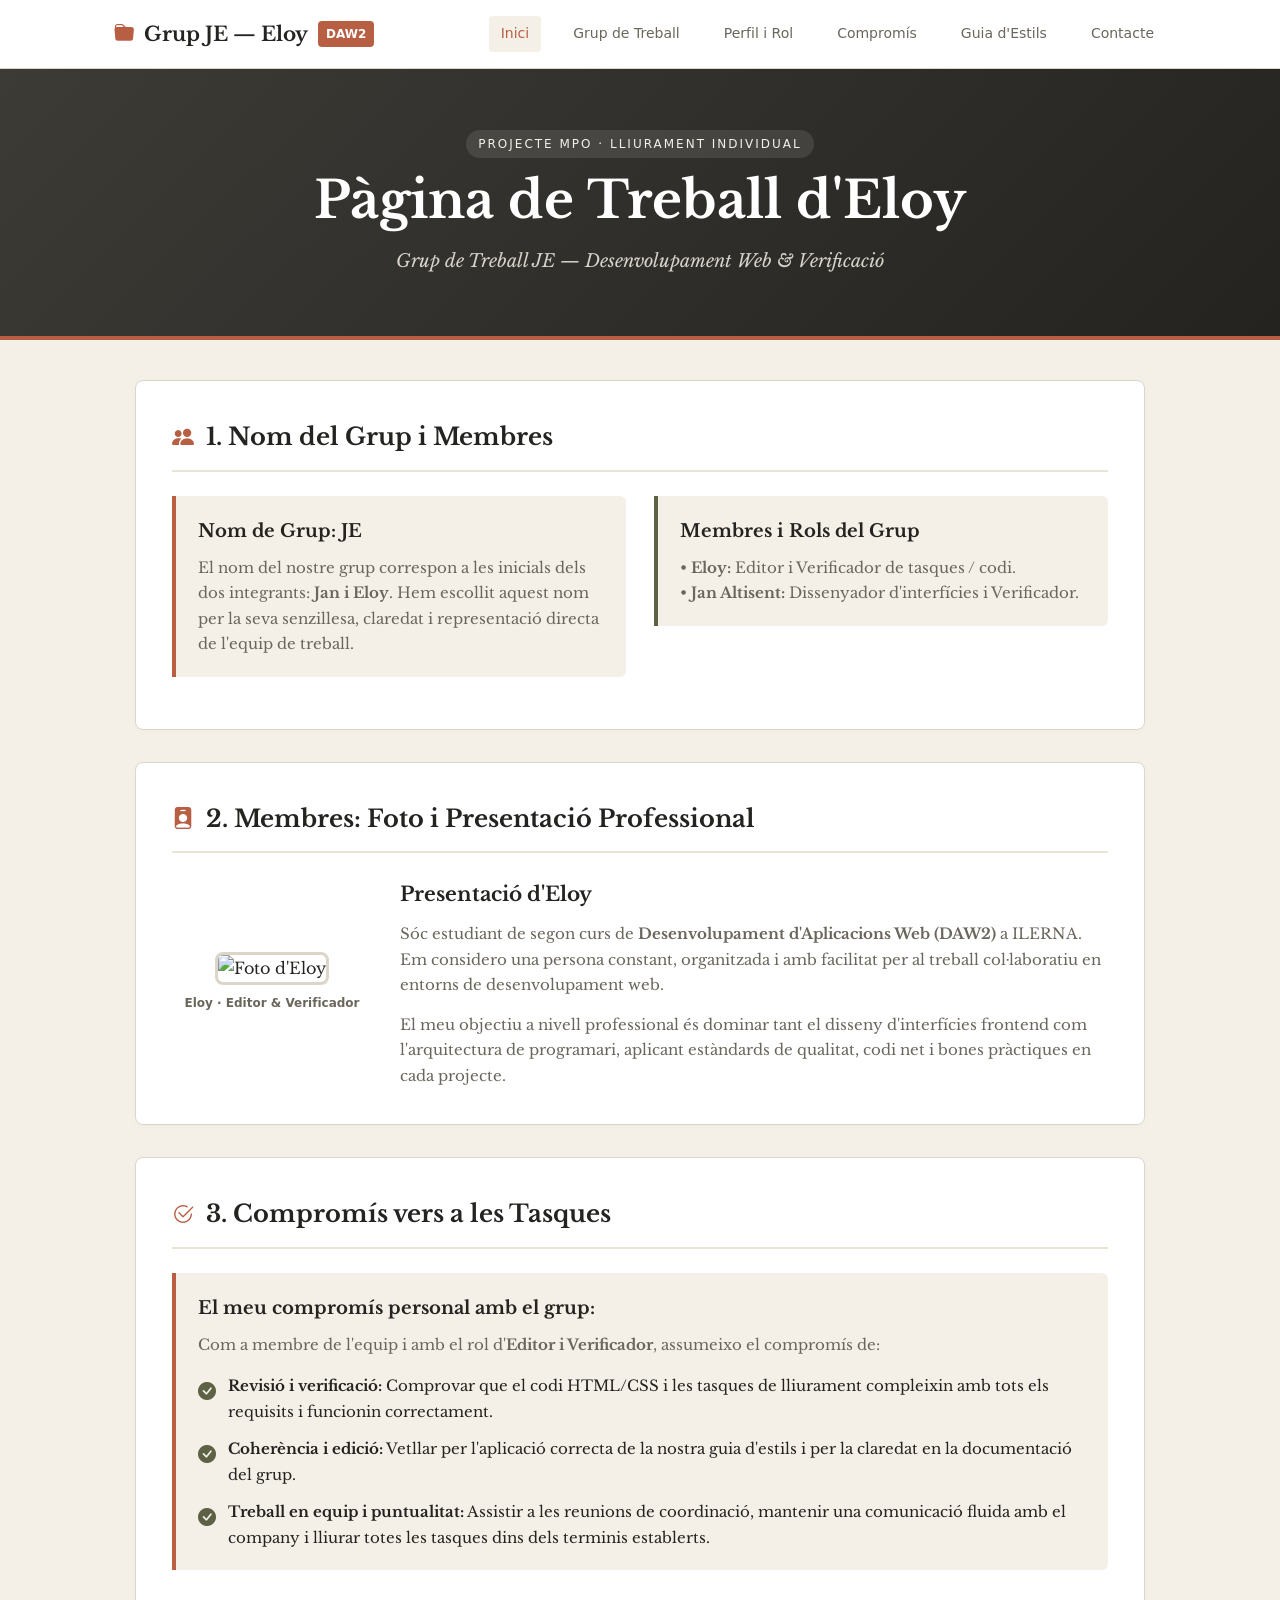
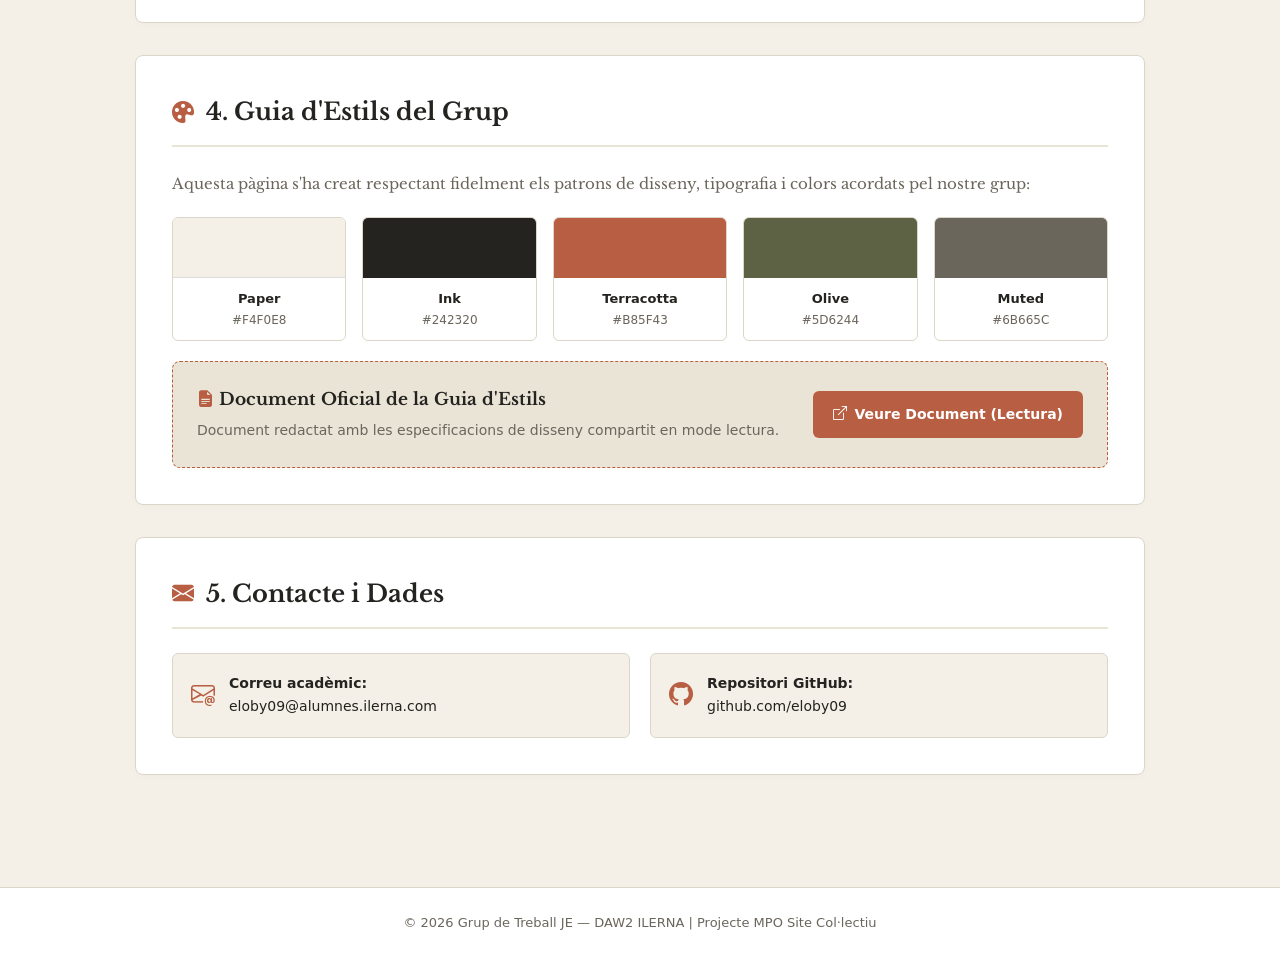
==== Eloy/index.html @ a0108c23 "feat: afegir pagina individual Eloy" ====
<!DOCTYPE html>
<html lang="ca">
<head>
	<meta charset="UTF-8">
	<meta name="viewport" content="width=device-width, initial-scale=1.0">
	<title>Eloy — Pàgina Individual | Grup de Treball JE</title>

	<!-- Tipografia oficial del grup (Libre Baskerville) -->
	<link rel="preconnect" href="https://fonts.googleapis.com">
	<link rel="preconnect" href="https://fonts.gstatic.com" crossorigin>
	<link href="https://fonts.googleapis.com/css2?family=Libre+Baskerville:ital,wght@0,400;0,700;1,400&display=swap" rel="stylesheet">

	<!-- Icones oficials (Bootstrap Icons) -->
	<link rel="stylesheet" href="https://cdn.jsdelivr.net/npm/bootstrap-icons@1.11.3/font/bootstrap-icons.min.css">

	<!-- Estils CSS -->
	<link rel="stylesheet" href="styles.css">
</head>
<body>

	<!-- ==========================================================================
	     BARRA DE NAVEGACIÓ SUPERIOR (ESTIL GOOGLE SITES)
	     ========================================================================== -->
	<header class="site-header">
		<div class="nav-container">
			<a href="#inici" class="site-logo">
				<i class="bi bi-folder-fill" style="color: var(--terracotta);"></i>
				<span>Grup JE — Eloy</span>
				<span class="badge">DAW2</span>
			</a>
			<nav class="site-nav">
				<a href="#inici" class="active">Inici</a>
				<a href="#grup">Grup de Treball</a>
				<a href="#perfil">Perfil i Rol</a>
				<a href="#compromis">Compromís</a>
				<a href="#guia-estils">Guia d'Estils</a>
				<a href="#contacte">Contacte</a>
			</nav>
		</div>
	</header>

	<!-- ==========================================================================
	     BANNER PRINCIPAL (HERO BANNER DE GOOGLE SITES)
	     ========================================================================== -->
	<section id="inici" class="banner">
		<div class="banner-content">
			<span class="banner-tag">Projecte MPO · Lliurament Individual</span>
			<h1>Pàgina de Treball d'Eloy</h1>
			<p>Grup de Treball JE — Desenvolupament Web & Verificació</p>
		</div>
	</section>

	<!-- ==========================================================================
	     CONTINGUT PRINCIPAL EN BLOCS / CARDS
	     ========================================================================== -->
	<main class="main-container">

		<!-- BLOC 1: NOM DEL GRUP I MEMBRES -->
		<section id="grup" class="section-block">
			<h2 class="section-title">
				<i class="bi bi-people-fill"></i>
				1. Nom del Grup i Membres
			</h2>
			
			<div class="grid-2">
				<div>
					<div class="info-box">
						<h3>Nom de Grup: <strong>JE</strong></h3>
						<p>El nom del nostre grup correspon a les inicials dels dos integrants: <strong>Jan i Eloy</strong>. Hem escollit aquest nom per la seva senzillesa, claredat i representació directa de l'equip de treball.</p>
					</div>
				</div>

				<div>
					<div class="info-box" style="border-left-color: var(--olive);">
						<h3>Membres i Rols del Grup</h3>
						<p>
							• <strong>Eloy:</strong> Editor i Verificador de tasques / codi.<br>
							• <strong>Jan Altisent:</strong> Dissenyador d'interfícies i Verificador.
						</p>
					</div>
				</div>
			</div>
		</section>

		<!-- BLOC 2: FOTO I PRESENTACIÓ PROFESSIONAL -->
		<section id="perfil" class="section-block">
			<h2 class="section-title">
				<i class="bi bi-person-badge-fill"></i>
				2. Membres: Foto i Presentació Professional
			</h2>

			<div class="profile-card">
				<div class="profile-img-container">
					<img src="https://images.unsplash.com/photo-1534528741775-53994a69daeb?auto=format&fit=crop&w=400&q=80" alt="Foto d'Eloy" class="profile-img">
					<p class="profile-tag">Eloy · Editor & Verificador</p>
				</div>

				<div>
					<h3 style="font-size: 20px; margin-bottom: 10px;">Presentació d'Eloy</h3>
					<p style="margin-bottom: 14px; font-size: 15px; color: var(--muted);">
						Sóc estudiant de segon curs de <strong>Desenvolupament d'Aplicacions Web (DAW2)</strong> a ILERNA. Em considero una persona constant, organitzada i amb facilitat per al treball col·laboratiu en entorns de desenvolupament web.
					</p>
					<p style="font-size: 15px; color: var(--muted);">
						El meu objectiu a nivell professional és dominar tant el disseny d'interfícies frontend com l'arquitectura de programari, aplicant estàndards de qualitat, codi net i bones pràctiques en cada projecte.
					</p>
				</div>
			</div>
		</section>

		<!-- BLOC 3: COMPROMÍS INDIVIDUAL -->
		<section id="compromis" class="section-block">
			<h2 class="section-title">
				<i class="bi bi-check2-circle"></i>
				3. Compromís vers a les Tasques
			</h2>

			<div class="info-box">
				<h3>El meu compromís personal amb el grup:</h3>
				<p style="margin-bottom: 16px;">Com a membre de l'equip i amb el rol d'<strong>Editor i Verificador</strong>, assumeixo el compromís de:</p>
				
				<ul class="custom-list">
					<li>
						<i class="bi bi-check-circle-fill"></i>
						<span><strong>Revisió i verificació:</strong> Comprovar que el codi HTML/CSS i les tasques de lliurament compleixin amb tots els requisits i funcionin correctament.</span>
					</li>
					<li>
						<i class="bi bi-check-circle-fill"></i>
						<span><strong>Coherència i edició:</strong> Vetllar per l'aplicació correcta de la nostra guia d'estils i per la claredat en la documentació del grup.</span>
					</li>
					<li>
						<i class="bi bi-check-circle-fill"></i>
						<span><strong>Treball en equip i puntualitat:</strong> Assistir a les reunions de coordinació, mantenir una comunicació fluida amb el company i lliurar totes les tasques dins dels terminis establerts.</span>
					</li>
				</ul>
			</div>
		</section>

		<!-- BLOC 4: GUIA D'ESTILS I DOCUMENT COMPARTIT -->
		<section id="guia-estils" class="section-block">
			<h2 class="section-title">
				<i class="bi bi-palette-fill"></i>
				4. Guia d'Estils del Grup
			</h2>

			<p style="font-size: 15px; color: var(--muted); margin-bottom: 12px;">
				Aquesta pàgina s'ha creat respectant fidelment els patrons de disseny, tipografia i colors acordats pel nostre grup:
			</p>

			<!-- Paleta cromàtica -->
			<div class="palette-container">
				<div class="color-card">
					<div class="color-sample c-paper"></div>
					<div class="color-info">
						<div class="color-name">Paper</div>
						<div class="color-hex">#F4F0E8</div>
					</div>
				</div>
				<div class="color-card">
					<div class="color-sample c-ink"></div>
					<div class="color-info">
						<div class="color-name">Ink</div>
						<div class="color-hex">#242320</div>
					</div>
				</div>
				<div class="color-card">
					<div class="color-sample c-terracotta"></div>
					<div class="color-info">
						<div class="color-name">Terracotta</div>
						<div class="color-hex">#B85F43</div>
					</div>
				</div>
				<div class="color-card">
					<div class="color-sample c-olive"></div>
					<div class="color-info">
						<div class="color-name">Olive</div>
						<div class="color-hex">#5D6244</div>
					</div>
				</div>
				<div class="color-card">
					<div class="color-sample c-muted"></div>
					<div class="color-info">
						<div class="color-name">Muted</div>
						<div class="color-hex">#6B665C</div>
					</div>
				</div>
			</div>

			<!-- Document compartit en mode lectura -->
			<div class="doc-card">
				<div class="doc-info">
					<h4><i class="bi bi-file-earmark-text-fill" style="color: var(--terracotta);"></i> Document Oficial de la Guia d'Estils</h4>
					<p>Document redactat amb les especificacions de disseny compartit en mode lectura.</p>
				</div>
				<a href="https://docs.google.com/document/d/1gqYw8Z0eG8B-m6iX_GUIA_DESTILS/edit?usp=sharing" target="_blank" rel="noopener noreferrer" class="btn-primary">
					<i class="bi bi-box-arrow-up-right"></i>
					Veure Document (Lectura)
				</a>
			</div>
		</section>

		<!-- BLOC 5: CONTACTE -->
		<section id="contacte" class="section-block">
			<h2 class="section-title">
				<i class="bi bi-envelope-fill"></i>
				5. Contacte i Dades
			</h2>

			<div class="contact-grid">
				<a href="mailto:eloby09@alumnes.ilerna.com" class="contact-item">
					<i class="bi bi-envelope-at"></i>
					<div>
						<strong>Correu acadèmic:</strong><br>
						<span>eloby09@alumnes.ilerna.com</span>
					</div>
				</a>

				<a href="https://github.com/eloby09" target="_blank" rel="noreferrer" class="contact-item">
					<i class="bi bi-github"></i>
					<div>
						<strong>Repositori GitHub:</strong><br>
						<span>github.com/eloby09</span>
					</div>
				</a>
			</div>
		</section>

	</main>

	<!-- ==========================================================================
	     PEU DE PÀGINA (ESTIL GOOGLE SITES)
	     ========================================================================== -->
	<footer class="site-footer">
		<p>© 2026 Grup de Treball JE — DAW2 ILERNA | Projecte MPO Site Col·lectiu</p>
	</footer>

</body>
</html>
---- Eloy/styles.css ----
/* ==========================================================================
   GUIA D'ESTILS - GRUP JE
   Colors oficials i tipografia del grup
   ========================================================================== */
:root {
	--paper: #f4f0e8;
	--paper-card: #ffffff;
	--paper-deep: #eae4d7;
	--ink: #242320;
	--muted: #6b665c;
	--terracotta: #b85f43;
	--olive: #5d6244;
	--border-color: #dcd6c8;
	--serif: 'Libre Baskerville', Georgia, serif;
	--sans: system-ui, -apple-system, 'Segoe UI', Roboto, Helvetica, Arial, sans-serif;
}

* {
	box-sizing: border-box;
	margin: 0;
	padding: 0;
}

html {
	scroll-behavior: smooth;
}

body {
	background-color: var(--paper);
	color: var(--ink);
	font-family: var(--serif);
	font-size: 16px;
	line-height: 1.7;
}

/* ==========================================================================
   NAVEGACIÓ TIPUS GOOGLE SITES
   ========================================================================== */
.site-header {
	background-color: #ffffff;
	border-bottom: 1px solid var(--border-color);
	position: sticky;
	top: 0;
	z-index: 100;
	box-shadow: 0 2px 4px rgba(0, 0, 0, 0.03);
}

.nav-container {
	max-width: 1100px;
	margin: 0 auto;
	padding: 16px 24px;
	display: flex;
	justify-content: space-between;
	align-items: center;
}

.site-logo {
	font-size: 20px;
	font-weight: 700;
	color: var(--ink);
	text-decoration: none;
	display: flex;
	align-items: center;
	gap: 10px;
}

.site-logo .badge {
	background-color: var(--terracotta);
	color: #ffffff;
	font-size: 12px;
	padding: 3px 8px;
	border-radius: 4px;
	font-family: var(--sans);
	font-weight: 600;
}

.site-nav {
	display: flex;
	gap: 20px;
}

.site-nav a {
	color: var(--muted);
	text-decoration: none;
	font-size: 14px;
	font-family: var(--sans);
	font-weight: 500;
	padding: 6px 12px;
	border-radius: 4px;
	transition: all 0.2s ease;
}

.site-nav a:hover,
.site-nav a.active {
	color: var(--terracotta);
	background-color: var(--paper);
}

/* ==========================================================================
   BANNER / HERO (ESTIL GOOGLE SITES)
   ========================================================================== */
.banner {
	background: linear-gradient(135deg, #3d3b36 0%, #242320 100%);
	color: #ffffff;
	padding: 60px 24px;
	text-align: center;
	border-bottom: 4px solid var(--terracotta);
}

.banner-content {
	max-width: 800px;
	margin: 0 auto;
}

.banner-tag {
	display: inline-block;
	font-family: var(--sans);
	text-transform: uppercase;
	font-size: 12px;
	letter-spacing: 2px;
	color: var(--paper);
	margin-bottom: 12px;
	background: rgba(255, 255, 255, 0.1);
	padding: 4px 12px;
	border-radius: 20px;
}

.banner h1 {
	font-size: clamp(2.2rem, 4vw, 3.2rem);
	font-weight: 700;
	line-height: 1.2;
	margin-bottom: 14px;
}

.banner p {
	font-size: 18px;
	color: #d8d4cb;
	font-style: italic;
}

/* ==========================================================================
   CONTINGUT PRINCIPAL I SECCIONS
   ========================================================================== */
.main-container {
	max-width: 1050px;
	margin: 0 auto;
	padding: 40px 20px 80px;
}

.section-block {
	background-color: var(--paper-card);
	border: 1px solid var(--border-color);
	border-radius: 8px;
	padding: 36px;
	margin-bottom: 32px;
	box-shadow: 0 2px 6px rgba(0, 0, 0, 0.02);
}

.section-title {
	font-size: 24px;
	color: var(--ink);
	margin-bottom: 24px;
	padding-bottom: 12px;
	border-bottom: 2px solid var(--paper-deep);
	display: flex;
	align-items: center;
	gap: 12px;
}

.section-title i {
	color: var(--terracotta);
	font-size: 22px;
}

/* ==========================================================================
   GRID DE 2 COLUMNES (BLOCS DE GOOGLE SITES)
   ========================================================================== */
.grid-2 {
	display: grid;
	grid-template-columns: 1fr 1fr;
	gap: 28px;
}

.profile-card {
	display: grid;
	grid-template-columns: 200px 1fr;
	gap: 28px;
	align-items: center;
}

.profile-img-container {
	text-align: center;
}

.profile-img {
	width: 100%;
	max-width: 190px;
	aspect-ratio: 1;
	object-fit: cover;
	border-radius: 8px;
	border: 3px solid var(--border-color);
}

.profile-tag {
	margin-top: 8px;
	font-family: var(--sans);
	font-size: 12px;
	color: var(--muted);
	font-weight: 600;
}

.info-box {
	background-color: var(--paper);
	border-left: 4px solid var(--terracotta);
	padding: 20px 22px;
	border-radius: 0 6px 6px 0;
	margin-bottom: 16px;
}

.info-box h3 {
	font-size: 18px;
	margin-bottom: 8px;
	color: var(--ink);
}

.info-box p {
	font-size: 15px;
	color: var(--muted);
	margin-bottom: 0;
}

/* ==========================================================================
   TAULES I LLISTES D'ESTILITES
   ========================================================================== */
.custom-list {
	list-style: none;
	display: flex;
	flex-direction: column;
	gap: 12px;
}

.custom-list li {
	display: flex;
	align-items: flex-start;
	gap: 12px;
	font-size: 15px;
}

.custom-list li i {
	color: var(--olive);
	font-size: 18px;
	margin-top: 3px;
	flex-shrink: 0;
}

/* ==========================================================================
   PALETA DE COLORS DE LA GUIA D'ESTILS
   ========================================================================== */
.palette-container {
	display: grid;
	grid-template-columns: repeat(auto-fit, minmax(150px, 1fr));
	gap: 16px;
	margin: 20px 0;
}

.color-card {
	border: 1px solid var(--border-color);
	border-radius: 6px;
	overflow: hidden;
	background: #ffffff;
	text-align: center;
}

.color-sample {
	height: 60px;
	width: 100%;
}

.color-sample.c-paper { background-color: #f4f0e8; border-bottom: 1px solid #ddd; }
.color-sample.c-ink { background-color: #242320; }
.color-sample.c-terracotta { background-color: #b85f43; }
.color-sample.c-olive { background-color: #5d6244; }
.color-sample.c-muted { background-color: #6b665c; }

.color-info {
	padding: 10px;
	font-family: var(--sans);
}

.color-name {
	font-weight: 700;
	font-size: 13px;
	color: var(--ink);
}

.color-hex {
	font-size: 12px;
	color: var(--muted);
}

/* ==========================================================================
   BOTÓ I DOCUMENT COMPARTIT
   ========================================================================== */
.doc-card {
	background-color: var(--paper-deep);
	border: 1px dashed var(--terracotta);
	border-radius: 8px;
	padding: 24px;
	display: flex;
	justify-content: space-between;
	align-items: center;
	gap: 20px;
	margin-top: 20px;
}

.doc-info h4 {
	font-size: 17px;
	margin-bottom: 4px;
	color: var(--ink);
}

.doc-info p {
	font-size: 14px;
	color: var(--muted);
	font-family: var(--sans);
}

.btn-primary {
	background-color: var(--terracotta);
	color: #ffffff;
	text-decoration: none;
	font-family: var(--sans);
	font-weight: 600;
	font-size: 14px;
	padding: 12px 20px;
	border-radius: 6px;
	display: inline-flex;
	align-items: center;
	gap: 8px;
	transition: background 0.2s ease;
	flex-shrink: 0;
}

.btn-primary:hover {
	background-color: #9d4d34;
}

/* ==========================================================================
   CONTACTE I PEU DE PÀGINA
   ========================================================================== */
.contact-grid {
	display: grid;
	grid-template-columns: repeat(auto-fit, minmax(220px, 1fr));
	gap: 20px;
	margin-top: 15px;
}

.contact-item {
	background: var(--paper);
	border: 1px solid var(--border-color);
	border-radius: 6px;
	padding: 18px;
	display: flex;
	align-items: center;
	gap: 14px;
	text-decoration: none;
	color: var(--ink);
	font-family: var(--sans);
	font-size: 14px;
	transition: border-color 0.2s;
}

.contact-item:hover {
	border-color: var(--terracotta);
}

.contact-item i {
	font-size: 24px;
	color: var(--terracotta);
}

.site-footer {
	background-color: #ffffff;
	border-top: 1px solid var(--border-color);
	padding: 24px 20px;
	text-align: center;
	font-family: var(--sans);
	font-size: 13px;
	color: var(--muted);
}

/* ==========================================================================
   RESPONSIVE (ADAPTACIÓ A MÒBILS I PANTALLES PETITES)
   ========================================================================== */
@media (max-width: 768px) {
	.nav-container {
		flex-direction: column;
		gap: 12px;
	}
	
	.site-nav {
		flex-wrap: wrap;
		justify-content: center;
		gap: 8px;
	}
	
	.grid-2 {
		grid-template-columns: 1fr;
	}
	
	.profile-card {
		grid-template-columns: 1fr;
		text-align: center;
	}
	
	.profile-img {
		margin: 0 auto;
	}
	
	.doc-card {
		flex-direction: column;
		text-align: center;
	}
	
	.section-block {
		padding: 24px 18px;
	}
}
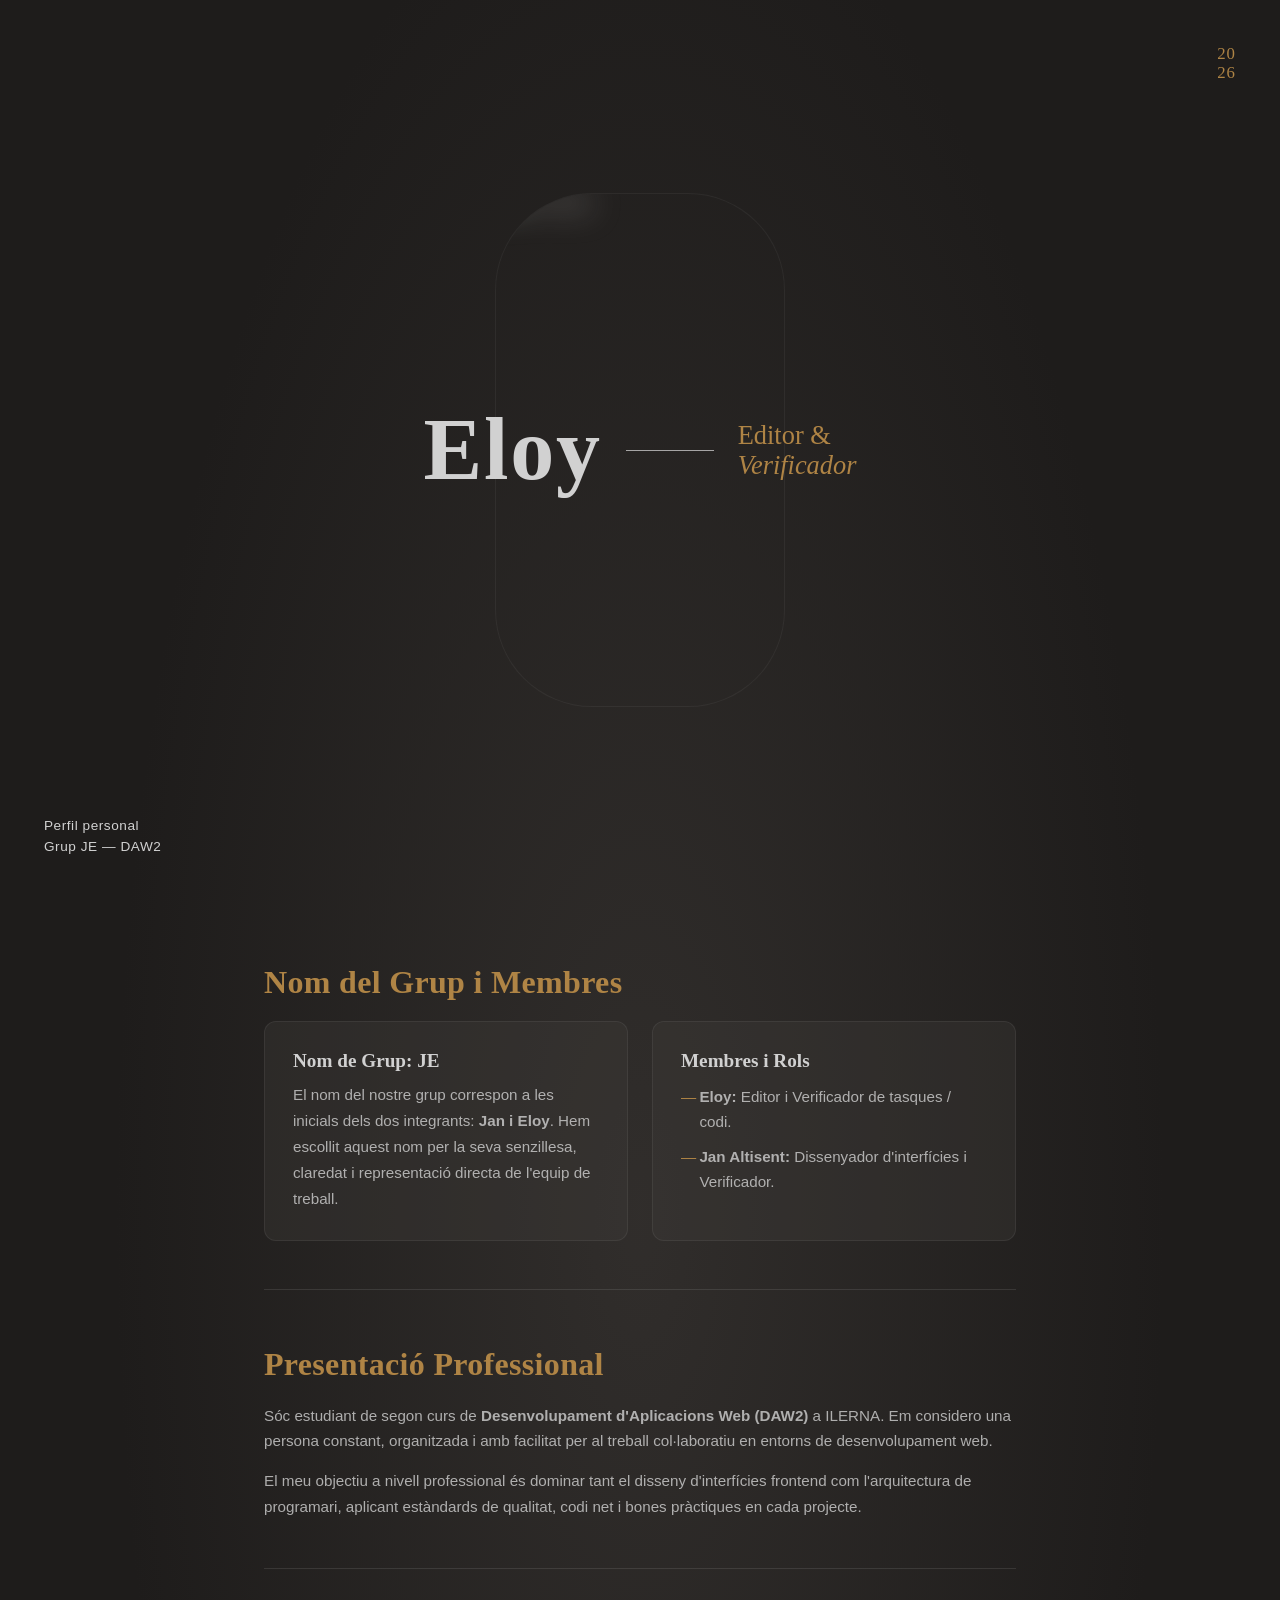
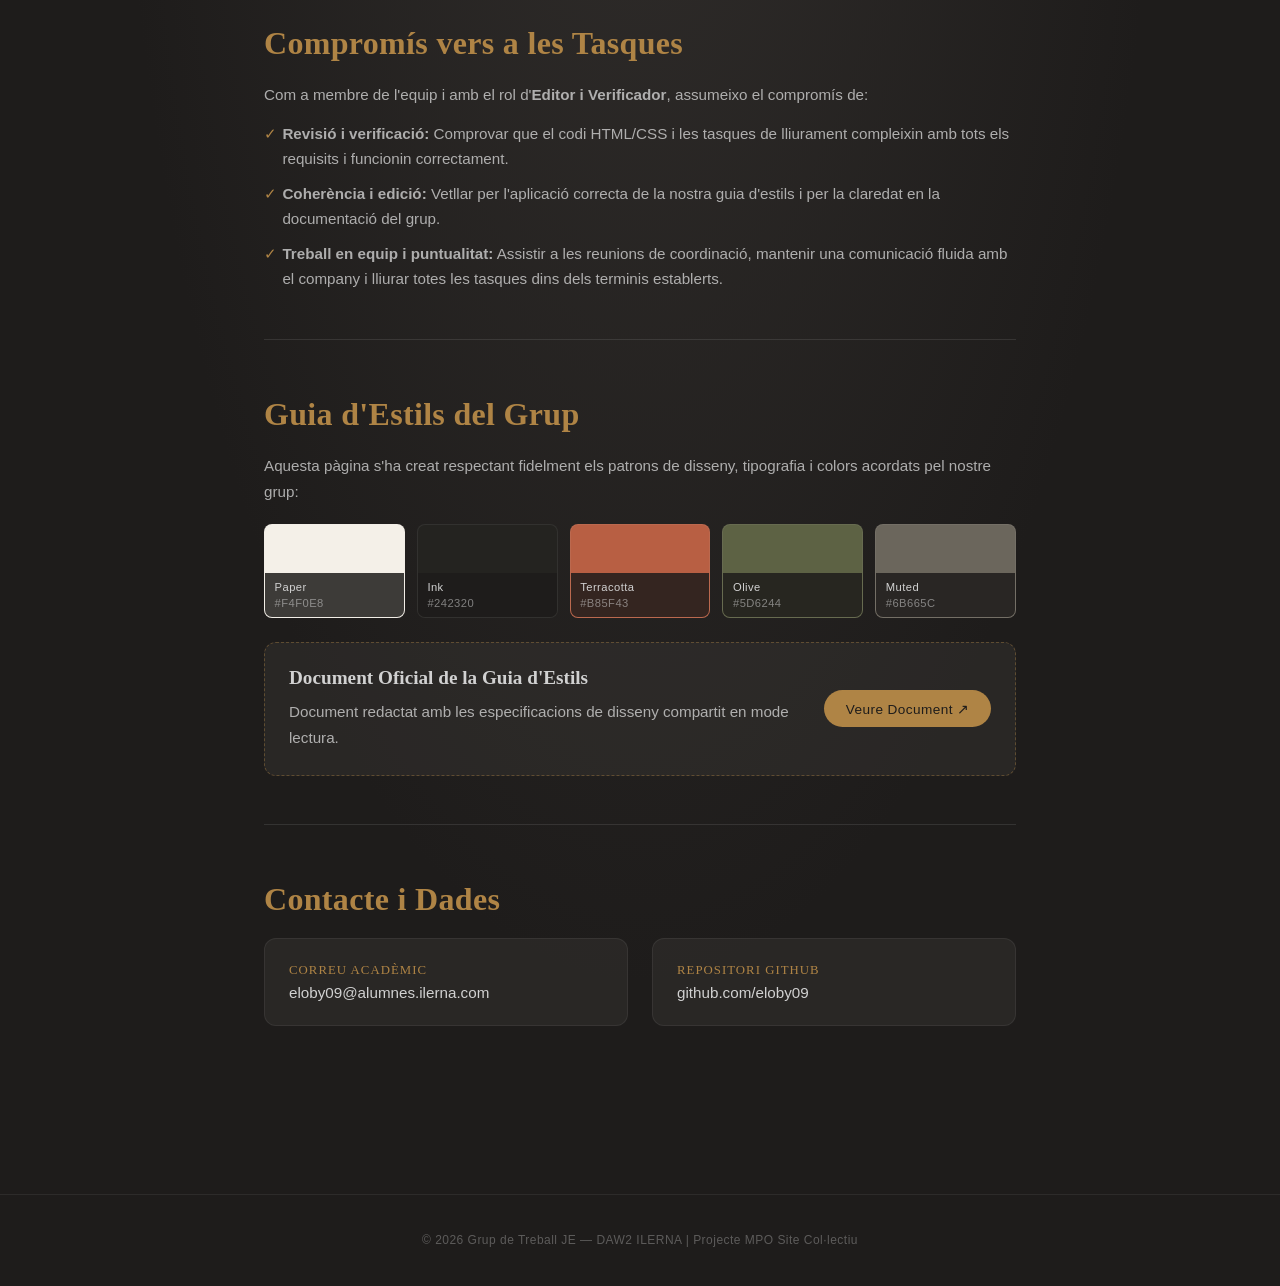
==== commit a3609e22: "Correcció" ====
--- a/Eloy/index.html
+++ b/Eloy/index.html
@@ -1,237 +1,166 @@
 <!DOCTYPE html>
 <html lang="ca">
 <head>
-	<meta charset="UTF-8">
-	<meta name="viewport" content="width=device-width, initial-scale=1.0">
-	<title>Eloy — Pàgina Individual | Grup de Treball JE</title>
-
-	<!-- Tipografia oficial del grup (Libre Baskerville) -->
-	<link rel="preconnect" href="https://fonts.googleapis.com">
-	<link rel="preconnect" href="https://fonts.gstatic.com" crossorigin>
-	<link href="https://fonts.googleapis.com/css2?family=Libre+Baskerville:ital,wght@0,400;0,700;1,400&display=swap" rel="stylesheet">
-
-	<!-- Icones oficials (Bootstrap Icons) -->
-	<link rel="stylesheet" href="https://cdn.jsdelivr.net/npm/bootstrap-icons@1.11.3/font/bootstrap-icons.min.css">
-
-	<!-- Estils CSS -->
-	<link rel="stylesheet" href="styles.css">
+  <meta charset="UTF-8">
+  <meta name="viewport" content="width=device-width, initial-scale=1.0">
+  <title>Eloy — Pàgina Individual | Grup de Treball JE</title>
+  <link rel="preconnect" href="https://fonts.googleapis.com">
+  <link rel="preconnect" href="https://fonts.gstatic.com" crossorigin>
+  <link href="https://fonts.googleapis.com/css2?family=Cormorant+Garamond:ital,wght@0,500;0,600;1,500&family=Outfit:wght@300;400&display=swap" rel="stylesheet">
+  <link rel="stylesheet" href="./theme/css/style.css">
 </head>
 <body>
 
-	<!-- ==========================================================================
-	     BARRA DE NAVEGACIÓ SUPERIOR (ESTIL GOOGLE SITES)
-	     ========================================================================== -->
-	<header class="site-header">
-		<div class="nav-container">
-			<a href="#inici" class="site-logo">
-				<i class="bi bi-folder-fill" style="color: var(--terracotta);"></i>
-				<span>Grup JE — Eloy</span>
-				<span class="badge">DAW2</span>
-			</a>
-			<nav class="site-nav">
-				<a href="#inici" class="active">Inici</a>
-				<a href="#grup">Grup de Treball</a>
-				<a href="#perfil">Perfil i Rol</a>
-				<a href="#compromis">Compromís</a>
-				<a href="#guia-estils">Guia d'Estils</a>
-				<a href="#contacte">Contacte</a>
-			</nav>
-		</div>
-	</header>
+  
+  <hero class="profile" aria-label="Perfil d'Eloy">
 
-	<!-- ==========================================================================
-	     BANNER PRINCIPAL (HERO BANNER DE GOOGLE SITES)
-	     ========================================================================== -->
-	<section id="inici" class="banner">
-		<div class="banner-content">
-			<span class="banner-tag">Projecte MPO · Lliurament Individual</span>
-			<h1>Pàgina de Treball d'Eloy</h1>
-			<p>Grup de Treball JE — Desenvolupament Web & Verificació</p>
-		</div>
-	</section>
+    <div class="profile__mark" aria-hidden="true">
+    </div>
 
-	<!-- ==========================================================================
-	     CONTINGUT PRINCIPAL EN BLOCS / CARDS
-	     ========================================================================== -->
-	<main class="main-container">
+    <!-- Any a la cantonada superior-dreta -->
+    <p class="profile__year" aria-label="Any 2026">
+      <span>20</span>
+      <span>26</span>
+    </p>
 
-		<!-- BLOC 1: NOM DEL GRUP I MEMBRES -->
-		<section id="grup" class="section-block">
-			<h2 class="section-title">
-				<i class="bi bi-people-fill"></i>
-				1. Nom del Grup i Membres
-			</h2>
-			
-			<div class="grid-2">
-				<div>
-					<div class="info-box">
-						<h3>Nom de Grup: <strong>JE</strong></h3>
-						<p>El nom del nostre grup correspon a les inicials dels dos integrants: <strong>Jan i Eloy</strong>. Hem escollit aquest nom per la seva senzillesa, claredat i representació directa de l'equip de treball.</p>
-					</div>
-				</div>
+    <!-- Pastilla central amb foto -->
+    <figure class="profile__pill">
+      <img
+        class="profile__photo"
+        src="E:/Ilerna/EGonzalo/MPO/JE HTML CSS/Projecte-MPO---Site-Col-lectiu/Eloy/foto/IMG_8620.jpg"
+        alt="Foto d'Eloy"
+        width="640"
+        height="960"
+      >
+    </figure>
 
-				<div>
-					<div class="info-box" style="border-left-color: var(--olive);">
-						<h3>Membres i Rols del Grup</h3>
-						<p>
-							• <strong>Eloy:</strong> Editor i Verificador de tasques / codi.<br>
-							• <strong>Jan Altisent:</strong> Dissenyador d'interfícies i Verificador.
-						</p>
-					</div>
-				</div>
-			</div>
-		</section>
+    <!-- Títol centrat sobre la foto -->
+    <header class="profile__title">
+      <h1 class="profile__name">
+        Eloy
+      </h1>
+      <span class="profile__rule" aria-hidden="true"></span>
+      <p class="profile__role">
+        <span>Editor &amp;</span>
+        <span class="profile__role-line profile__role-line--italic">Verificador</span>
+      </p>
+    </header>
 
-		<!-- BLOC 2: FOTO I PRESENTACIÓ PROFESSIONAL -->
-		<section id="perfil" class="section-block">
-			<h2 class="section-title">
-				<i class="bi bi-person-badge-fill"></i>
-				2. Membres: Foto i Presentació Professional
-			</h2>
+    <!-- Tagline cantonada inferior-esquerra -->
+    <p class="profile__tagline">
+      <span>Perfil personal</span>
+      <span>Grup JE — DAW2</span>
+    </p>
 
-			<div class="profile-card">
-				<div class="profile-img-container">
-					<img src="https://images.unsplash.com/photo-1534528741775-53994a69daeb?auto=format&fit=crop&w=400&q=80" alt="Foto d'Eloy" class="profile-img">
-					<p class="profile-tag">Eloy · Editor & Verificador</p>
-				</div>
+  </hero>
 
-				<div>
-					<h3 style="font-size: 20px; margin-bottom: 10px;">Presentació d'Eloy</h3>
-					<p style="margin-bottom: 14px; font-size: 15px; color: var(--muted);">
-						Sóc estudiant de segon curs de <strong>Desenvolupament d'Aplicacions Web (DAW2)</strong> a ILERNA. Em considero una persona constant, organitzada i amb facilitat per al treball col·laboratiu en entorns de desenvolupament web.
-					</p>
-					<p style="font-size: 15px; color: var(--muted);">
-						El meu objectiu a nivell professional és dominar tant el disseny d'interfícies frontend com l'arquitectura de programari, aplicant estàndards de qualitat, codi net i bones pràctiques en cada projecte.
-					</p>
-				</div>
-			</div>
-		</section>
+  
+  
+  <main class="content">
 
-		<!-- BLOC 3: COMPROMÍS INDIVIDUAL -->
-		<section id="compromis" class="section-block">
-			<h2 class="section-title">
-				<i class="bi bi-check2-circle"></i>
-				3. Compromís vers a les Tasques
-			</h2>
+    <!-- SECCIÓ 1: NOM DEL GRUP I MEMBRES -->
+    <section class="content__section">
+      <h2 class="content__heading">Nom del Grup i Membres</h2>
 
-			<div class="info-box">
-				<h3>El meu compromís personal amb el grup:</h3>
-				<p style="margin-bottom: 16px;">Com a membre de l'equip i amb el rol d'<strong>Editor i Verificador</strong>, assumeixo el compromís de:</p>
-				
-				<ul class="custom-list">
-					<li>
-						<i class="bi bi-check-circle-fill"></i>
-						<span><strong>Revisió i verificació:</strong> Comprovar que el codi HTML/CSS i les tasques de lliurament compleixin amb tots els requisits i funcionin correctament.</span>
-					</li>
-					<li>
-						<i class="bi bi-check-circle-fill"></i>
-						<span><strong>Coherència i edició:</strong> Vetllar per l'aplicació correcta de la nostra guia d'estils i per la claredat en la documentació del grup.</span>
-					</li>
-					<li>
-						<i class="bi bi-check-circle-fill"></i>
-						<span><strong>Treball en equip i puntualitat:</strong> Assistir a les reunions de coordinació, mantenir una comunicació fluida amb el company i lliurar totes les tasques dins dels terminis establerts.</span>
-					</li>
-				</ul>
-			</div>
-		</section>
+      <div class="content__grid">
+        <div class="content__card">
+          <h3 class="content__card-title">Nom de Grup: JE</h3>
+          <p>El nom del nostre grup correspon a les inicials dels dos integrants: <strong>Jan i Eloy</strong>. Hem escollit aquest nom per la seva senzillesa, claredat i representació directa de l'equip de treball.</p>
+        </div>
 
-		<!-- BLOC 4: GUIA D'ESTILS I DOCUMENT COMPARTIT -->
-		<section id="guia-estils" class="section-block">
-			<h2 class="section-title">
-				<i class="bi bi-palette-fill"></i>
-				4. Guia d'Estils del Grup
-			</h2>
+        <div class="content__card">
+          <h3 class="content__card-title">Membres i Rols</h3>
+          <ul class="content__list">
+            <li><strong>Eloy:</strong> Editor i Verificador de tasques / codi.</li>
+            <li><strong>Jan Altisent:</strong> Dissenyador d'interfícies i Verificador.</li>
+          </ul>
+        </div>
+      </div>
+    </section>
 
-			<p style="font-size: 15px; color: var(--muted); margin-bottom: 12px;">
-				Aquesta pàgina s'ha creat respectant fidelment els patrons de disseny, tipografia i colors acordats pel nostre grup:
-			</p>
+    <!-- SECCIÓ 2: PRESENTACIÓ PROFESSIONAL -->
+    <section class="content__section">
+      <h2 class="content__heading">Presentació Professional</h2>
+      <p>
+        Sóc estudiant de segon curs de <strong>Desenvolupament d'Aplicacions Web (DAW2)</strong> a ILERNA. Em considero una persona constant, organitzada i amb facilitat per al treball col·laboratiu en entorns de desenvolupament web.
+      </p>
+      <p>
+        El meu objectiu a nivell professional és dominar tant el disseny d'interfícies frontend com l'arquitectura de programari, aplicant estàndards de qualitat, codi net i bones pràctiques en cada projecte.
+      </p>
+    </section>
 
-			<!-- Paleta cromàtica -->
-			<div class="palette-container">
-				<div class="color-card">
-					<div class="color-sample c-paper"></div>
-					<div class="color-info">
-						<div class="color-name">Paper</div>
-						<div class="color-hex">#F4F0E8</div>
-					</div>
-				</div>
-				<div class="color-card">
-					<div class="color-sample c-ink"></div>
-					<div class="color-info">
-						<div class="color-name">Ink</div>
-						<div class="color-hex">#242320</div>
-					</div>
-				</div>
-				<div class="color-card">
-					<div class="color-sample c-terracotta"></div>
-					<div class="color-info">
-						<div class="color-name">Terracotta</div>
-						<div class="color-hex">#B85F43</div>
-					</div>
-				</div>
-				<div class="color-card">
-					<div class="color-sample c-olive"></div>
-					<div class="color-info">
-						<div class="color-name">Olive</div>
-						<div class="color-hex">#5D6244</div>
-					</div>
-				</div>
-				<div class="color-card">
-					<div class="color-sample c-muted"></div>
-					<div class="color-info">
-						<div class="color-name">Muted</div>
-						<div class="color-hex">#6B665C</div>
-					</div>
-				</div>
-			</div>
+    <!-- SECCIÓ 3: COMPROMÍS INDIVIDUAL -->
+    <section class="content__section">
+      <h2 class="content__heading">Compromís vers a les Tasques</h2>
+      <p>Com a membre de l'equip i amb el rol d'<strong>Editor i Verificador</strong>, assumeixo el compromís de:</p>
+      <ul class="content__list content__list--check">
+        <li><strong>Revisió i verificació:</strong> Comprovar que el codi HTML/CSS i les tasques de lliurament compleixin amb tots els requisits i funcionin correctament.</li>
+        <li><strong>Coherència i edició:</strong> Vetllar per l'aplicació correcta de la nostra guia d'estils i per la claredat en la documentació del grup.</li>
+        <li><strong>Treball en equip i puntualitat:</strong> Assistir a les reunions de coordinació, mantenir una comunicació fluida amb el company i lliurar totes les tasques dins dels terminis establerts.</li>
+      </ul>
+    </section>
 
-			<!-- Document compartit en mode lectura -->
-			<div class="doc-card">
-				<div class="doc-info">
-					<h4><i class="bi bi-file-earmark-text-fill" style="color: var(--terracotta);"></i> Document Oficial de la Guia d'Estils</h4>
-					<p>Document redactat amb les especificacions de disseny compartit en mode lectura.</p>
-				</div>
-				<a href="https://docs.google.com/document/d/1gqYw8Z0eG8B-m6iX_GUIA_DESTILS/edit?usp=sharing" target="_blank" rel="noopener noreferrer" class="btn-primary">
-					<i class="bi bi-box-arrow-up-right"></i>
-					Veure Document (Lectura)
-				</a>
-			</div>
-		</section>
+    <!-- SECCIÓ 4: GUIA D'ESTILS -->
+    <section class="content__section">
+      <h2 class="content__heading">Guia d'Estils del Grup</h2>
+      <p>Aquesta pàgina s'ha creat respectant fidelment els patrons de disseny, tipografia i colors acordats pel nostre grup:</p>
 
-		<!-- BLOC 5: CONTACTE -->
-		<section id="contacte" class="section-block">
-			<h2 class="section-title">
-				<i class="bi bi-envelope-fill"></i>
-				5. Contacte i Dades
-			</h2>
+      <div class="palette">
+        <div class="palette__chip palette__chip--paper">
+          <span class="palette__label">Paper</span>
+          <span class="palette__hex">#F4F0E8</span>
+        </div>
+        <div class="palette__chip palette__chip--ink">
+          <span class="palette__label">Ink</span>
+          <span class="palette__hex">#242320</span>
+        </div>
+        <div class="palette__chip palette__chip--terracotta">
+          <span class="palette__label">Terracotta</span>
+          <span class="palette__hex">#B85F43</span>
+        </div>
+        <div class="palette__chip palette__chip--olive">
+          <span class="palette__label">Olive</span>
+          <span class="palette__hex">#5D6244</span>
+        </div>
+        <div class="palette__chip palette__chip--muted">
+          <span class="palette__label">Muted</span>
+          <span class="palette__hex">#6B665C</span>
+        </div>
+      </div>
 
-			<div class="contact-grid">
-				<a href="mailto:eloby09@alumnes.ilerna.com" class="contact-item">
-					<i class="bi bi-envelope-at"></i>
-					<div>
-						<strong>Correu acadèmic:</strong><br>
-						<span>eloby09@alumnes.ilerna.com</span>
-					</div>
-				</a>
+      <div class="content__doc">
+        <div>
+          <h3 class="content__card-title">Document Oficial de la Guia d'Estils</h3>
+          <p>Document redactat amb les especificacions de disseny compartit en mode lectura.</p>
+        </div>
+        <a href="https://docs.google.com/document/d/1gqYw8Z0eG8B-m6iX_GUIA_DESTILS/edit?usp=sharing" target="_blank" rel="noopener noreferrer" class="content__btn">
+          Veure Document ↗
+        </a>
+      </div>
+    </section>
 
-				<a href="https://github.com/eloby09" target="_blank" rel="noreferrer" class="contact-item">
-					<i class="bi bi-github"></i>
-					<div>
-						<strong>Repositori GitHub:</strong><br>
-						<span>github.com/eloby09</span>
-					</div>
-				</a>
-			</div>
-		</section>
+    <!-- SECCIÓ 5: CONTACTE -->
+    <section class="content__section">
+      <h2 class="content__heading">Contacte i Dades</h2>
 
-	</main>
+      <div class="content__grid">
+        <a href="mailto:eloby09@alumnes.ilerna.com" class="content__contact">
+          <span class="content__contact-label">Correu acadèmic</span>
+          <span>eloby09@alumnes.ilerna.com</span>
+        </a>
+        <a href="https://github.com/eloby09" target="_blank" rel="noreferrer" class="content__contact">
+          <span class="content__contact-label">Repositori GitHub</span>
+          <span>github.com/eloby09</span>
+        </a>
+      </div>
+    </section>
 
-	<!-- ==========================================================================
-	     PEU DE PÀGINA (ESTIL GOOGLE SITES)
-	     ========================================================================== -->
-	<footer class="site-footer">
-		<p>© 2026 Grup de Treball JE — DAW2 ILERNA | Projecte MPO Site Col·lectiu</p>
-	</footer>
+  </main>
+
+
+  <footer class="site-footer">
+    <p>© 2026 Grup de Treball JE — DAW2 ILERNA | Projecte MPO Site Col·lectiu</p>
+  </footer>
 
 </body>
 </html>
--- a/Eloy/theme/css/style.css
+++ b/Eloy/theme/css/style.css
@@ -0,0 +1,320 @@
+*,
+*::before,
+*::after {
+  box-sizing: border-box;
+}
+
+body {
+  margin: 0;
+  min-height: 100vh;
+  font-family: "Outfit", "Segoe UI", sans-serif;
+  color: #d1d1d1;
+  background: radial-gradient(ellipse at 50% 42%, rgba(64, 60, 57, 0.55) 0%, transparent 58%), #1e1c1b;
+}
+
+.profile {
+  position: relative;
+  display: grid;
+  place-items: center;
+  min-height: 100vh;
+  padding: clamp(1.5rem, 4vw, 3rem);
+  overflow: hidden;
+}
+.profile__mark {
+  position: absolute;
+  top: clamp(1.25rem, 4vw, 2.75rem);
+  left: clamp(1.25rem, 4vw, 2.75rem);
+  color: #AF8445;
+}
+.profile__year {
+  position: absolute;
+  top: clamp(1.25rem, 4vw, 2.75rem);
+  right: clamp(1.25rem, 4vw, 2.75rem);
+  display: flex;
+  flex-direction: column;
+  align-items: center;
+  margin: 0;
+  font-family: "Cormorant Garamond", "Libre Baskerville", Georgia, serif;
+  font-size: clamp(0.85rem, 1.5vw, 1.05rem);
+  font-weight: 500;
+  line-height: 1.15;
+  letter-spacing: 0.06em;
+  color: #AF8445;
+}
+.profile__tagline {
+  position: absolute;
+  bottom: clamp(1.25rem, 4vw, 2.75rem);
+  left: clamp(1.25rem, 4vw, 2.75rem);
+  display: flex;
+  flex-direction: column;
+  gap: 0.15rem;
+  margin: 0;
+  font-size: clamp(0.7rem, 1.2vw, 0.85rem);
+  font-weight: 300;
+  letter-spacing: 0.04em;
+  line-height: 1.35;
+  color: #d1d1d1;
+}
+.profile__pill {
+  position: relative;
+  z-index: 0;
+  margin: 0;
+  width: min(28vw, 18rem);
+  aspect-ratio: 9 / 16;
+  border-radius: 6rem;
+  overflow: hidden;
+  box-shadow: 0 0 0 1px rgba(209, 209, 209, 0.06);
+}
+@media (max-width: 640px) {
+  .profile__pill {
+    width: min(52vw, 14rem);
+  }
+}
+.profile__photo {
+  display: block;
+  width: 100%;
+  height: 100%;
+  object-fit: cover;
+  object-position: center 20%;
+  filter: blur(1rem);
+  transition: all 0.3s;
+}
+.profile__photo:hover {
+  filter: blur(0);
+}
+.profile__title {
+  position: absolute;
+  z-index: 1;
+  inset: 0;
+  display: flex;
+  align-items: center;
+  justify-content: center;
+  gap: clamp(0.75rem, 2vw, 1.5rem);
+  padding: 0 clamp(1rem, 4vw, 2rem);
+  pointer-events: none;
+}
+.profile__name {
+  margin: 0;
+  font-family: "Cormorant Garamond", "Libre Baskerville", Georgia, serif;
+  font-size: clamp(2.25rem, 7vw, 5.5rem);
+  font-weight: 600;
+  letter-spacing: 0.02em;
+  line-height: 1;
+  color: #d1d1d1;
+  white-space: nowrap;
+}
+.profile__rule {
+  flex: 0 0 auto;
+  width: clamp(2.5rem, 8vw, 5.5rem);
+  height: 1px;
+  background: rgba(209, 209, 209, 0.75);
+}
+.profile__role {
+  display: flex;
+  flex-direction: column;
+  margin: 0;
+  font-family: "Cormorant Garamond", "Libre Baskerville", Georgia, serif;
+  font-size: clamp(1rem, 2.4vw, 1.65rem);
+  font-weight: 500;
+  line-height: 1.15;
+  color: #AF8445;
+}
+.profile__role-line {
+  display: block;
+}
+.profile__role-line--italic {
+  font-style: italic;
+  font-weight: 500;
+}
+
+
+.content {
+  max-width: 52rem;
+  margin: 0 auto;
+  padding: clamp(2rem, 5vw, 4rem) clamp(1.25rem, 4vw, 2.5rem);
+}
+.content__section {
+  margin-bottom: clamp(2.5rem, 5vw, 3.5rem);
+  padding-bottom: clamp(2rem, 4vw, 3rem);
+  border-bottom: 1px solid rgba(209, 209, 209, 0.12);
+}
+.content__section:last-child {
+  border-bottom: none;
+}
+.content__heading {
+  margin: 0 0 1.25rem;
+  font-family: "Cormorant Garamond", "Libre Baskerville", Georgia, serif;
+  font-size: clamp(1.4rem, 3vw, 2rem);
+  font-weight: 600;
+  letter-spacing: 0.01em;
+  color: #AF8445;
+}
+.content__grid {
+  display: grid;
+  grid-template-columns: repeat(auto-fit, minmax(min(100%, 18rem), 1fr));
+  gap: 1.5rem;
+}
+.content__card {
+  background: rgba(64, 60, 57, 0.35);
+  border: 1px solid rgba(209, 209, 209, 0.08);
+  border-radius: 0.75rem;
+  padding: clamp(1.25rem, 3vw, 1.75rem);
+}
+.content__card-title {
+  margin: 0 0 0.65rem;
+  font-family: "Cormorant Garamond", "Libre Baskerville", Georgia, serif;
+  font-size: clamp(1rem, 2vw, 1.2rem);
+  font-weight: 600;
+  color: #d1d1d1;
+}
+.content p {
+  margin: 0 0 0.85rem;
+  font-size: clamp(0.875rem, 1.4vw, 0.95rem);
+  font-weight: 300;
+  line-height: 1.7;
+  color: rgba(209, 209, 209, 0.8);
+}
+.content p:last-child {
+  margin-bottom: 0;
+}
+.content__list {
+  list-style: none;
+  margin: 0.75rem 0 0;
+  padding: 0;
+  display: flex;
+  flex-direction: column;
+  gap: 0.6rem;
+}
+.content__list li {
+  position: relative;
+  padding-left: 1.15rem;
+  font-size: clamp(0.875rem, 1.4vw, 0.95rem);
+  font-weight: 300;
+  line-height: 1.65;
+  color: rgba(209, 209, 209, 0.8);
+}
+.content__list li::before {
+  content: "—";
+  position: absolute;
+  left: 0;
+  color: #AF8445;
+}
+.content__list--check li::before {
+  content: "✓";
+}
+
+
+.content__doc {
+  margin-top: 1.5rem;
+  display: flex;
+  align-items: center;
+  justify-content: space-between;
+  gap: 1.5rem;
+  background: rgba(64, 60, 57, 0.35);
+  border: 1px dashed rgba(175, 132, 69, 0.4);
+  border-radius: 0.75rem;
+  padding: clamp(1rem, 3vw, 1.5rem);
+}
+@media (max-width: 640px) {
+  .content__doc {
+    flex-direction: column;
+    text-align: center;
+  }
+}
+.content__btn {
+  flex-shrink: 0;
+  display: inline-block;
+  padding: 0.65rem 1.35rem;
+  background: #AF8445;
+  color: #1e1c1b;
+  font-family: "Outfit", "Segoe UI", sans-serif;
+  font-size: 0.85rem;
+  font-weight: 400;
+  letter-spacing: 0.03em;
+  text-decoration: none;
+  border-radius: 2rem;
+  transition: background 0.2s;
+}
+.content__btn:hover {
+  background: #c49555;
+}
+
+.content__contact {
+  display: flex;
+  flex-direction: column;
+  gap: 0.25rem;
+  background: rgba(64, 60, 57, 0.35);
+  border: 1px solid rgba(209, 209, 209, 0.08);
+  border-radius: 0.75rem;
+  padding: clamp(1rem, 3vw, 1.5rem);
+  text-decoration: none;
+  color: #d1d1d1;
+  font-size: clamp(0.85rem, 1.3vw, 0.95rem);
+  font-weight: 300;
+  transition: border-color 0.2s;
+}
+.content__contact:hover {
+  border-color: #AF8445;
+}
+.content__contact-label {
+  font-family: "Cormorant Garamond", "Libre Baskerville", Georgia, serif;
+  font-weight: 500;
+  font-size: 0.8rem;
+  text-transform: uppercase;
+  letter-spacing: 0.08em;
+  color: #AF8445;
+  margin-bottom: 0.15rem;
+}
+
+
+.palette {
+  display: grid;
+  grid-template-columns: repeat(auto-fit, minmax(7rem, 1fr));
+  gap: 0.75rem;
+  margin: 1.25rem 0;
+}
+.palette__chip {
+  border-radius: 0.5rem;
+  overflow: hidden;
+  border: 1px solid rgba(209, 209, 209, 0.08);
+  padding-top: 3rem;
+}
+.palette__chip--paper     { background: #F4F0E8; }
+.palette__chip--ink       { background: #242320; }
+.palette__chip--terracotta { background: #B85F43; }
+.palette__chip--olive     { background: #5D6244; }
+.palette__chip--muted     { background: #6B665C; }
+
+.palette__label,
+.palette__hex {
+  display: block;
+  padding: 0.15rem 0.6rem;
+  font-size: 0.7rem;
+  letter-spacing: 0.04em;
+}
+.palette__label {
+  padding-top: 0.45rem;
+  font-weight: 400;
+  color: #d1d1d1;
+  background: rgba(30, 28, 27, 0.85);
+}
+.palette__hex {
+  padding-bottom: 0.45rem;
+  font-weight: 300;
+  color: rgba(209, 209, 209, 0.55);
+  background: rgba(30, 28, 27, 0.85);
+}
+
+
+.site-footer {
+  text-align: center;
+  padding: clamp(1.5rem, 3vw, 2.5rem) 1.25rem;
+  font-size: 0.75rem;
+  font-weight: 300;
+  letter-spacing: 0.04em;
+  color: rgba(209, 209, 209, 0.35);
+  border-top: 1px solid rgba(209, 209, 209, 0.08);
+}
+.site-footer p {
+  margin: 0;
+}
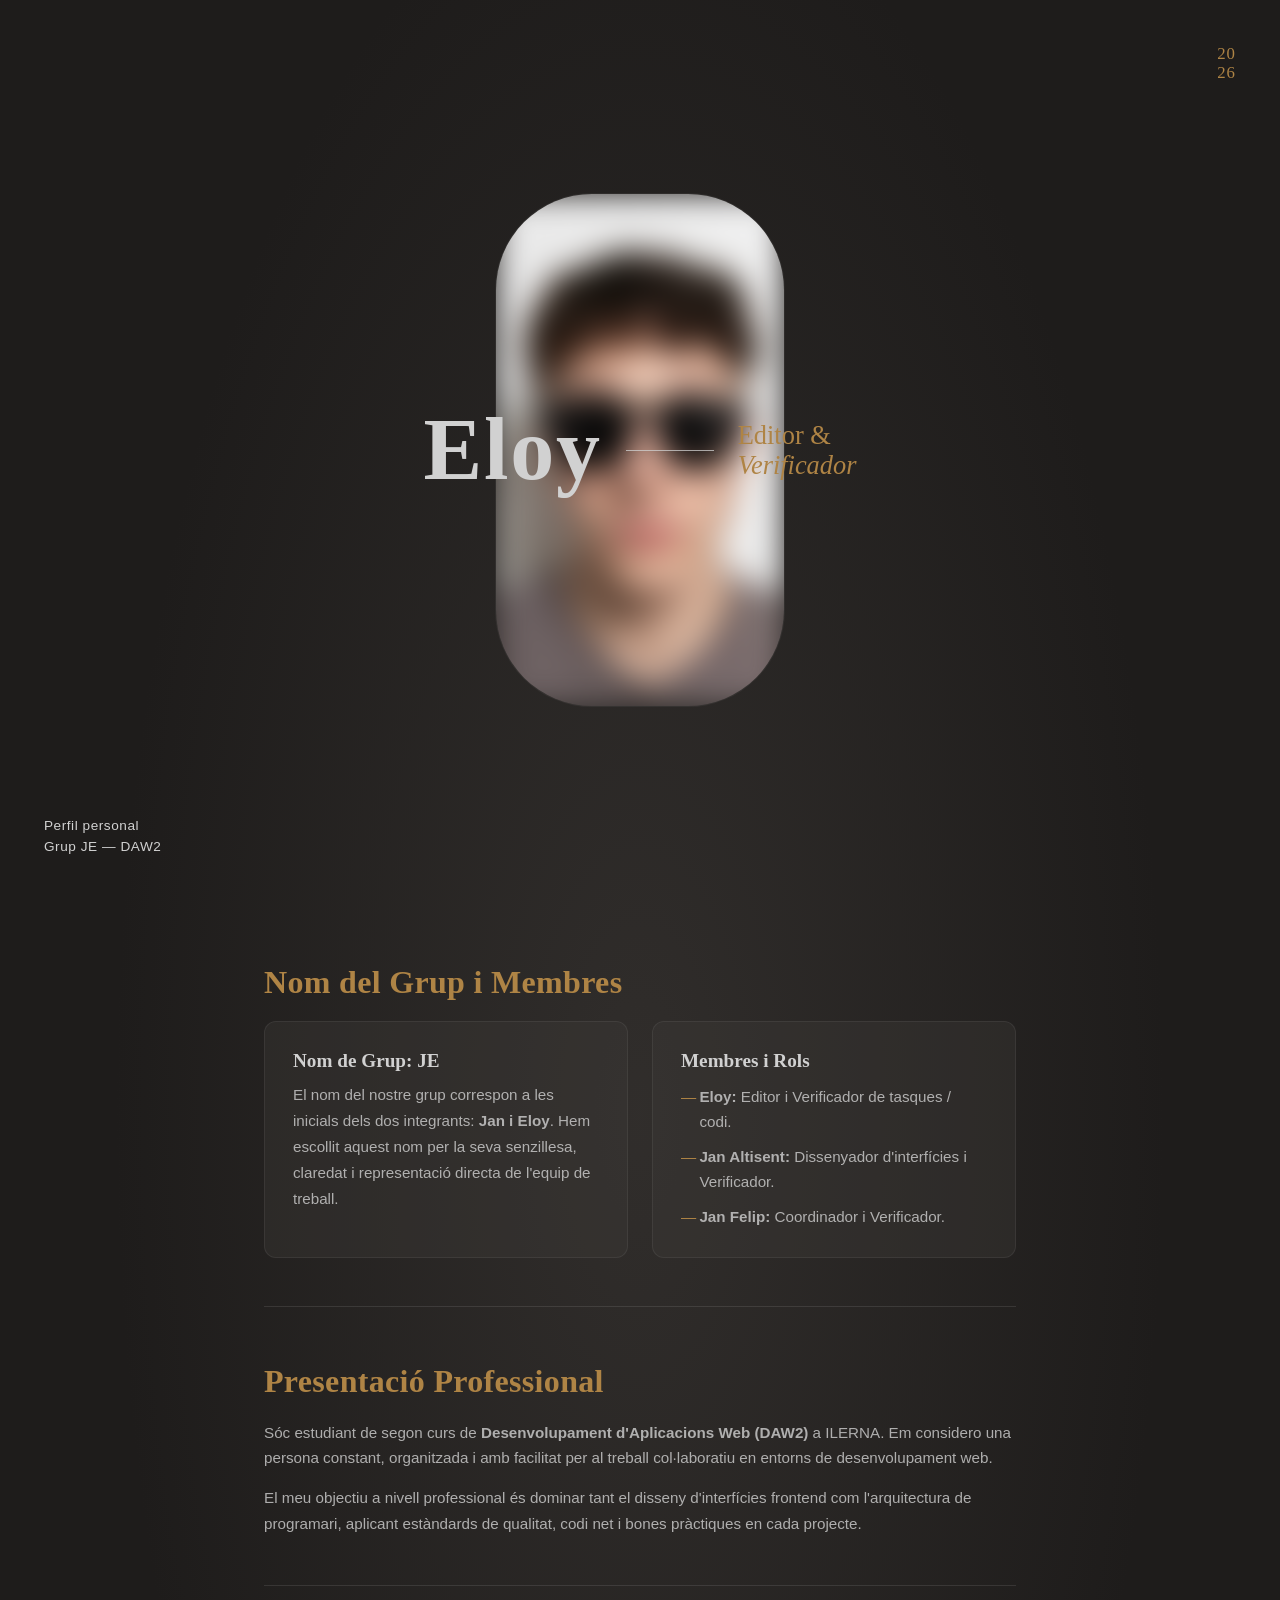
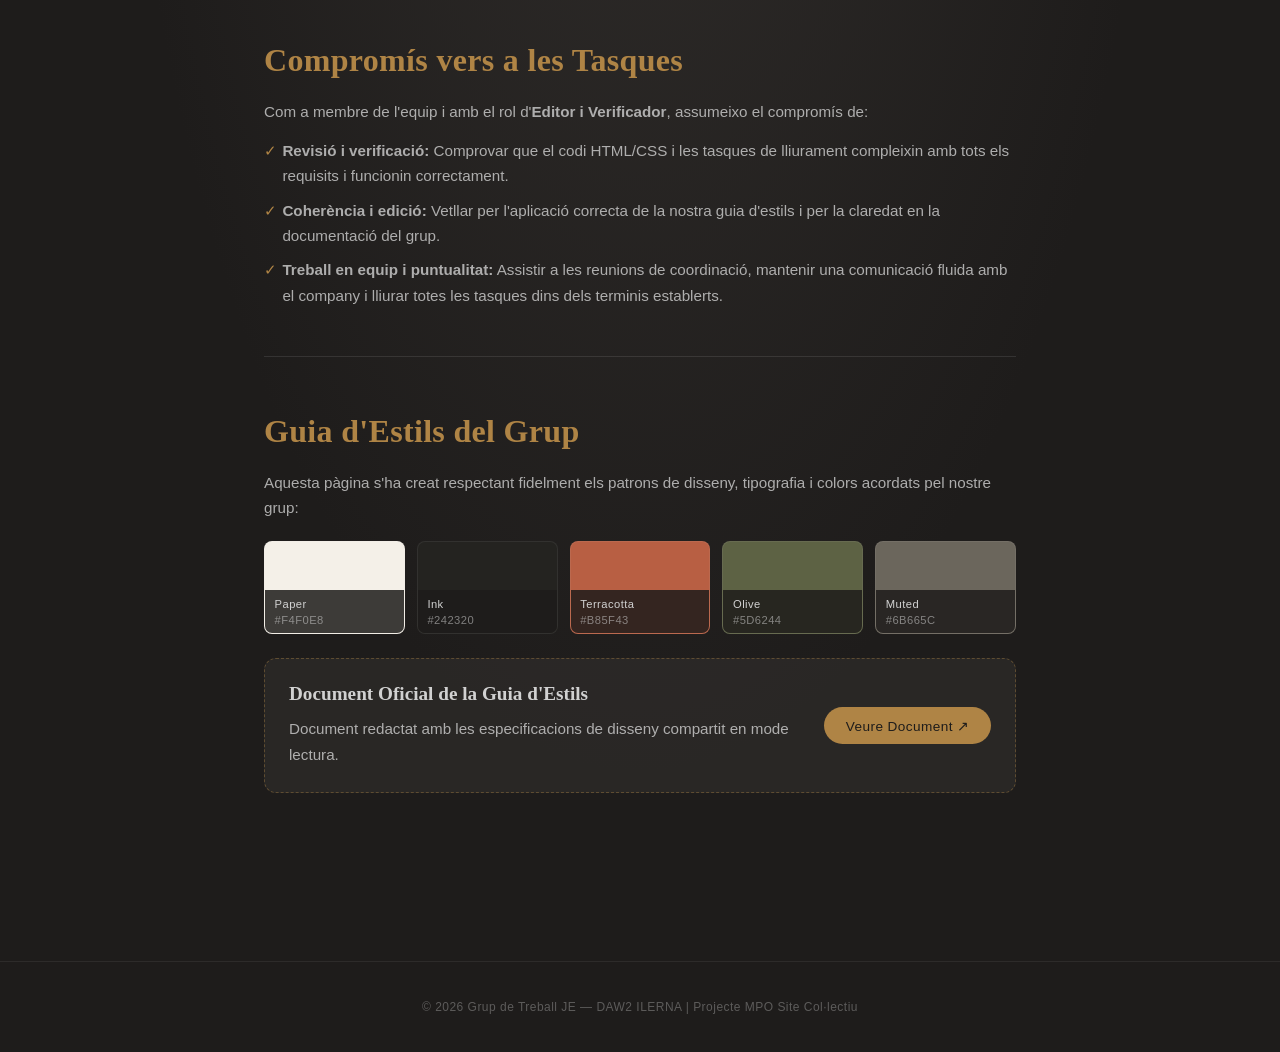
==== commit 4cd34d9f: "Actualizar pàgina individual d'Eloy amb disseny" ====
--- a/Eloy/index.html
+++ b/Eloy/index.html
@@ -27,7 +27,7 @@
     <figure class="profile__pill">
       <img
         class="profile__photo"
-        src="E:/Ilerna/EGonzalo/MPO/JE HTML CSS/Projecte-MPO---Site-Col-lectiu/Eloy/foto/IMG_8620.jpg"
+        src="./foto/IMG_8620.jpg"
         alt="Foto d'Eloy"
         width="640"
         height="960"
@@ -73,6 +73,7 @@
           <ul class="content__list">
             <li><strong>Eloy:</strong> Editor i Verificador de tasques / codi.</li>
             <li><strong>Jan Altisent:</strong> Dissenyador d'interfícies i Verificador.</li>
+            <li><strong>Jan Felip:</strong> Coordinador i Verificador.</li>
           </ul>
         </div>
       </div>
@@ -133,30 +134,12 @@
           <h3 class="content__card-title">Document Oficial de la Guia d'Estils</h3>
           <p>Document redactat amb les especificacions de disseny compartit en mode lectura.</p>
         </div>
-        <a href="https://docs.google.com/document/d/1gqYw8Z0eG8B-m6iX_GUIA_DESTILS/edit?usp=sharing" target="_blank" rel="noopener noreferrer" class="content__btn">
+        <a href="https://docs.google.com/document/d/19NcuwoBkH9kcqcM0NSQx-8gj8BRoRW_SEJjDW29e_mU/edit?usp=sharing" target="_blank" rel="noopener noreferrer" class="content__btn">
           Veure Document ↗
         </a>
       </div>
     </section>
-
-    <!-- SECCIÓ 5: CONTACTE -->
-    <section class="content__section">
-      <h2 class="content__heading">Contacte i Dades</h2>
-
-      <div class="content__grid">
-        <a href="mailto:eloby09@alumnes.ilerna.com" class="content__contact">
-          <span class="content__contact-label">Correu acadèmic</span>
-          <span>eloby09@alumnes.ilerna.com</span>
-        </a>
-        <a href="https://github.com/eloby09" target="_blank" rel="noreferrer" class="content__contact">
-          <span class="content__contact-label">Repositori GitHub</span>
-          <span>github.com/eloby09</span>
-        </a>
-      </div>
-    </section>
-
   </main>
-
 
   <footer class="site-footer">
     <p>© 2026 Grup de Treball JE — DAW2 ILERNA | Projecte MPO Site Col·lectiu</p>
